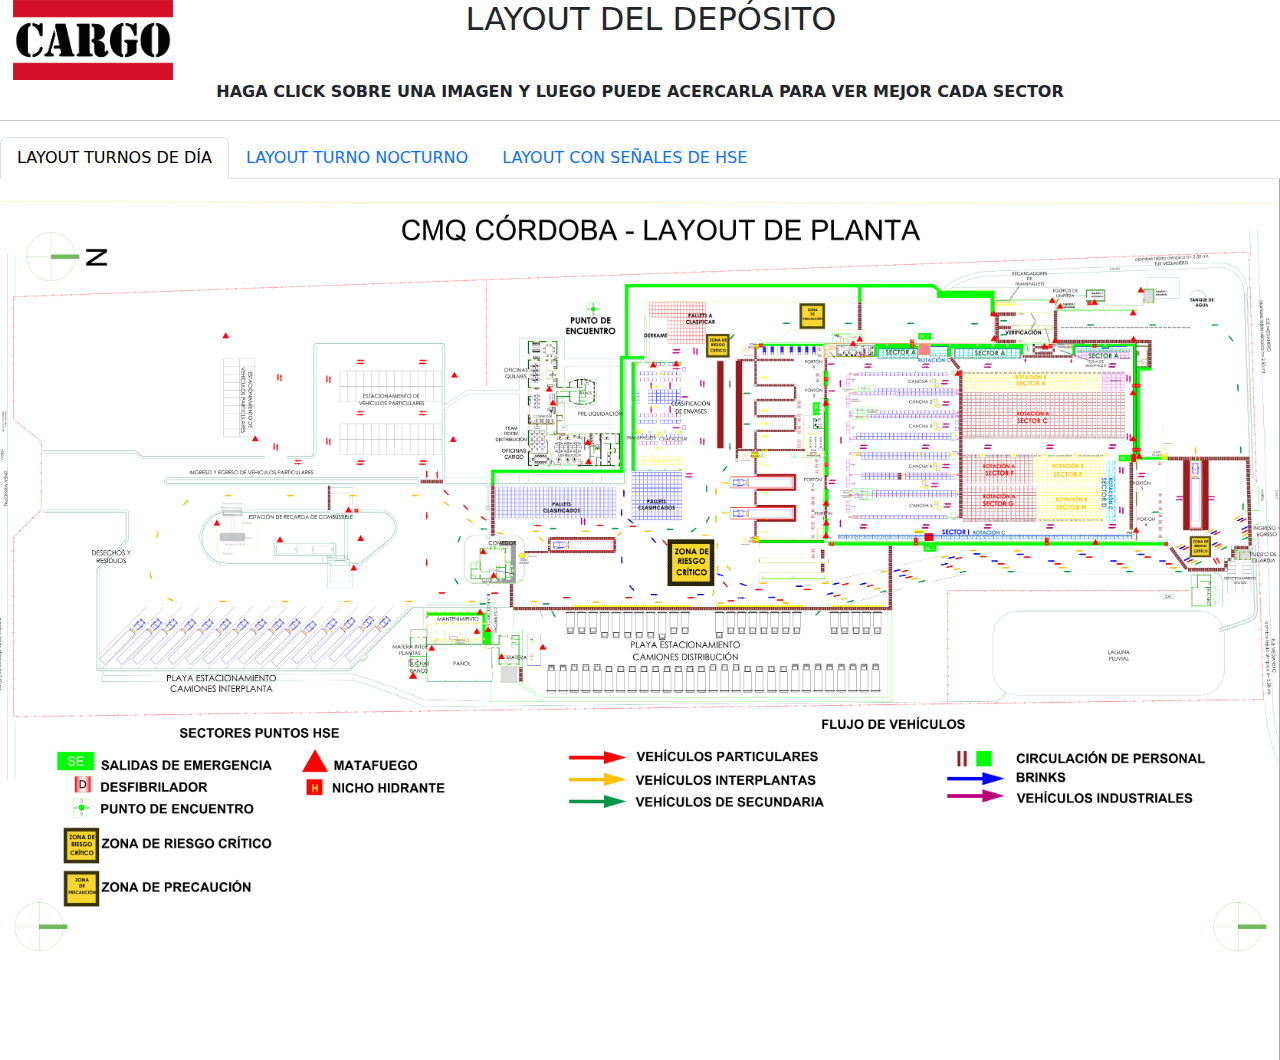
==== index.html @ ec735c17 "first commit" ====
<!DOCTYPE html>
<html lang="en">
<head>
   <meta charset="UTF-8">
   <meta name="viewport" content="width=device-width, initial-scale=1.0">
   <title>CMQ LAYOUT WEB</title>
   <link rel="stylesheet" href="./src/css/styles.css">   
   <link href="https://cdn.jsdelivr.net/npm/bootstrap@5.3.3/dist/css/bootstrap.min.css" rel="stylesheet" integrity="sha384-QWTKZyjpPEjISv5WaRU9OFeRpok6YctnYmDr5pNlyT2bRjXh0JMhjY6hW+ALEwIH" crossorigin="anonymous">
   <script src="https://ajax.googleapis.com/ajax/libs/jquery/3.7.1/jquery.min.js"></script>
</head>
<body>
   <div class="container text-center row" id="head">  
      <div class="col">
         <img src="/src/img/logo.png" alt="CARGO">
      </div>
      <div class="col-10 text-center">
         <h2>LAYOUT DEL DEPÓSITO</h2>         
      </div>        
   </div>    
   <p class="text-center">HAGA CLICK SOBRE UNA IMAGEN Y LUEGO PUEDE ACERCARLA PARA VER MEJOR CADA SECTOR</p>    
   
   <hr>

    <ul class="nav nav-tabs " id="myTab" role="tablist">
      <li class="nav-item" role="presentation">
        <button class="nav-link active" id="home-tab" data-bs-toggle="tab" data-bs-target="#home-tab-pane" type="button" role="tab" aria-controls="home-tab-pane" aria-selected="true">LAYOUT TURNOS DE DÍA</button>
      </li>
      <li class="nav-item" role="presentation">
        <button class="nav-link" id="profile-tab" data-bs-toggle="tab" data-bs-target="#profile-tab-pane" type="button" role="tab" aria-controls="profile-tab-pane" aria-selected="false">LAYOUT TURNO NOCTURNO</button>
      </li>
      <li class="nav-item" role="presentation">
        <button class="nav-link" id="contact-tab" data-bs-toggle="tab" data-bs-target="#contact-tab-pane" type="button" role="tab" aria-controls="contact-tab-pane" aria-selected="false">LAYOUT CON SEÑALES DE HSE</button>
      </li>

    </ul>
    <div class="tab-content" id="myTabContent">
      <div class="tab-pane fade show active" id="home-tab-pane" role="tabpanel" aria-labelledby="home-tab" tabindex="0">
         <img src="./src/img/day.png" id="day" alt="Layout de día" style="width:100%" onclick="myFunction(this);">
      </div>
      <div class="tab-pane fade" id="profile-tab-pane" role="tabpanel" aria-labelledby="profile-tab" tabindex="0">
         <img src="./src/img/night.png" id="night" alt="Layout de noche" style="width:100%" onclick="myFunction(this);">
      </div>
      <div class="tab-pane fade" id="contact-tab-pane" role="tabpanel" aria-labelledby="contact-tab" tabindex="0">
         <img src="./src/img/emergengy.png" id="hse" alt="Layout con señales de peligro y emergencias" style="width:100%" onclick="myFunction(this);">
      </div>
    </div>
   

   

</body>
<script src="https://cdn.jsdelivr.net/npm/bootstrap@5.3.3/dist/js/bootstrap.bundle.min.js" integrity="sha384-YvpcrYf0tY3lHB60NNkmXc5s9fDVZLESaAA55NDzOxhy9GkcIdslK1eN7N6jIeHz" crossorigin="anonymous"></script>
<script src="./src/js/script.js"></script>



<!-- <script>
   /* Execute the magnify function: */
   magnify("day", 1.5);
   magnify("night", 1.5);
   magnify("hse", 1.5);
   /* Specify the id of the image, and the strength of the magnifier glass: */
</script> -->



</html>
---- src/css/styles.css ----
* {
   box-sizing: border-box;
 }
 
 body {
   margin: 0;
   font-family: Arial;
   background-color: rgb(192, 226, 255);

 }

img {
   width:10em ;
}

.instruction,h2, p {
   justify-content: center;
   font-weight: bold; 
   align-content: center;
  
}






/* .img-magnifier-glass {
  position: absolute;
  border: 3px solid #000;
  border-radius: 5cap;
  /* cursor: none; */
  /*Set the size of the magnifier glass:*/
  /*width: 400px;
  height: 600px;
}  */
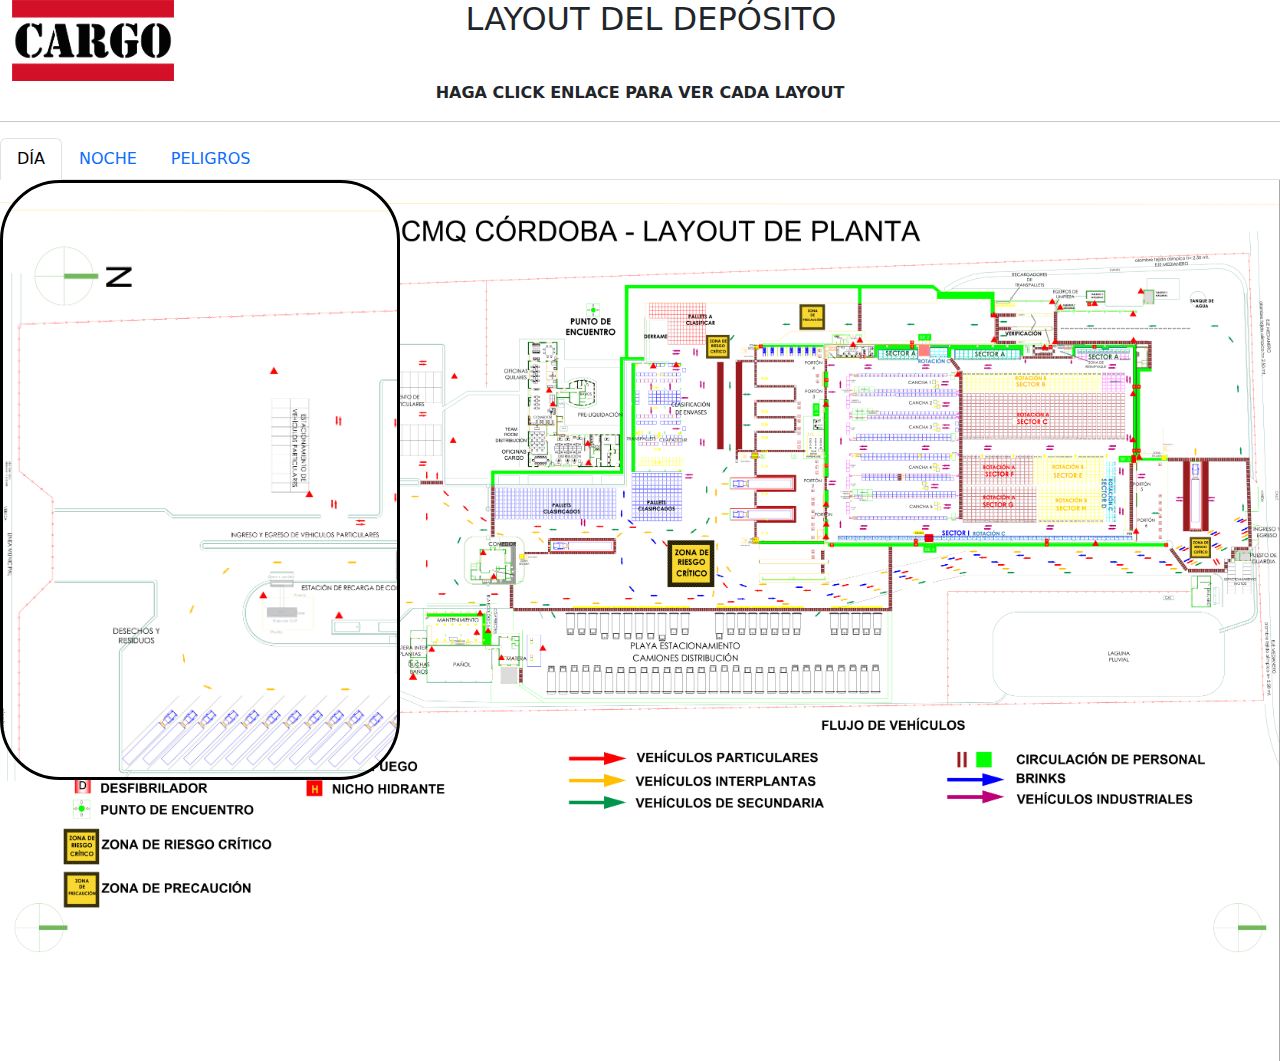
==== commit 6a930c4d: "commit with zoom" ====
--- a/index.html
+++ b/index.html
@@ -9,30 +9,30 @@
    <script src="https://ajax.googleapis.com/ajax/libs/jquery/3.7.1/jquery.min.js"></script>
 </head>
 <body>
-   <div class="container text-center row" id="head">  
+   <div class="container text-center row vw-100" id="head">  
       <div class="col">
-         <img src="/src/img/logo.png" alt="CARGO">
+         <img id= "logo" src="./src/img/logo.png" alt="CARGO">
       </div>
       <div class="col-10 text-center">
          <h2>LAYOUT DEL DEPÓSITO</h2>         
       </div>        
    </div>    
-   <p class="text-center">HAGA CLICK SOBRE UNA IMAGEN Y LUEGO PUEDE ACERCARLA PARA VER MEJOR CADA SECTOR</p>    
+   <p class="text-center">HAGA CLICK ENLACE PARA VER CADA LAYOUT</p>    
    
    <hr>
 
     <ul class="nav nav-tabs " id="myTab" role="tablist">
       <li class="nav-item" role="presentation">
-        <button class="nav-link active" id="home-tab" data-bs-toggle="tab" data-bs-target="#home-tab-pane" type="button" role="tab" aria-controls="home-tab-pane" aria-selected="true">LAYOUT TURNOS DE DÍA</button>
+        <button class="nav-link active" id="home-tab" data-bs-toggle="tab" data-bs-target="#home-tab-pane" type="button" role="tab" aria-controls="home-tab-pane" aria-selected="true">DÍA</button>
       </li>
       <li class="nav-item" role="presentation">
-        <button class="nav-link" id="profile-tab" data-bs-toggle="tab" data-bs-target="#profile-tab-pane" type="button" role="tab" aria-controls="profile-tab-pane" aria-selected="false">LAYOUT TURNO NOCTURNO</button>
+        <button class="nav-link" id="profile-tab" data-bs-toggle="tab" data-bs-target="#profile-tab-pane" type="button" role="tab" aria-controls="profile-tab-pane" aria-selected="false">NOCHE</button>
       </li>
       <li class="nav-item" role="presentation">
-        <button class="nav-link" id="contact-tab" data-bs-toggle="tab" data-bs-target="#contact-tab-pane" type="button" role="tab" aria-controls="contact-tab-pane" aria-selected="false">LAYOUT CON SEÑALES DE HSE</button>
+        <button class="nav-link" id="contact-tab" data-bs-toggle="tab" data-bs-target="#contact-tab-pane" type="button" role="tab" aria-controls="contact-tab-pane" aria-selected="false">PELIGROS</button>
       </li>
-
     </ul>
+    
     <div class="tab-content" id="myTabContent">
       <div class="tab-pane fade show active" id="home-tab-pane" role="tabpanel" aria-labelledby="home-tab" tabindex="0">
          <img src="./src/img/day.png" id="day" alt="Layout de día" style="width:100%" onclick="myFunction(this);">
@@ -54,13 +54,13 @@
 
 
 
-<!-- <script>
+<script>
    /* Execute the magnify function: */
-   magnify("day", 1.5);
-   magnify("night", 1.5);
-   magnify("hse", 1.5);
+   magnify("day", 1.2);
+   magnify("night", 1.2);
+   magnify("hse", 1.2);
    /* Specify the id of the image, and the strength of the magnifier glass: */
-</script> -->
+</script>
 
 
 
--- a/src/css/styles.css
+++ b/src/css/styles.css
@@ -9,8 +9,8 @@
 
  }
 
-img {
-   width:10em ;
+#head,#logo,#myTab {
+     width: 100%;
 }
 
 .instruction,h2, p {
@@ -25,12 +25,12 @@
 
 
 
-/* .img-magnifier-glass {
+.img-magnifier-glass {
   position: absolute;
   border: 3px solid #000;
   border-radius: 5cap;
-  /* cursor: none; */
+  cursor: none;
   /*Set the size of the magnifier glass:*/
-  /*width: 400px;
+  width: 400px;
   height: 600px;
-}  */+} 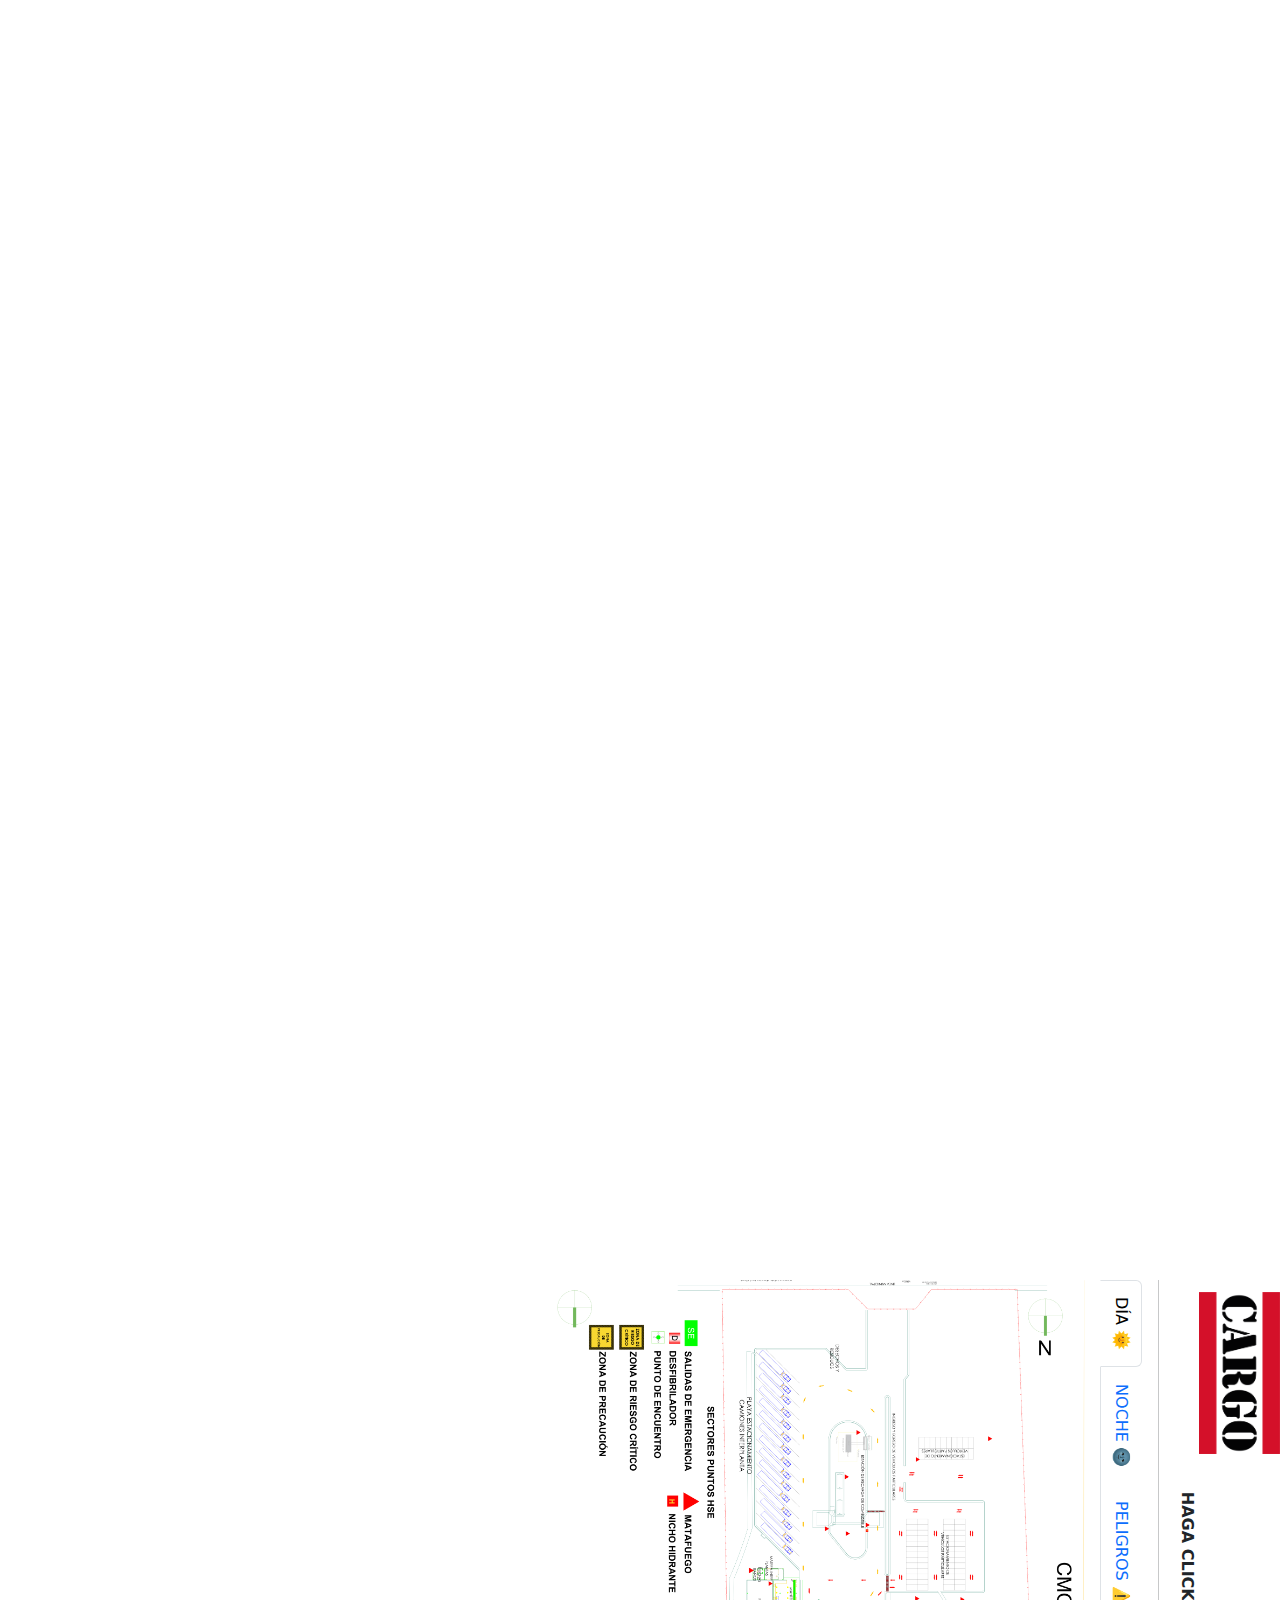
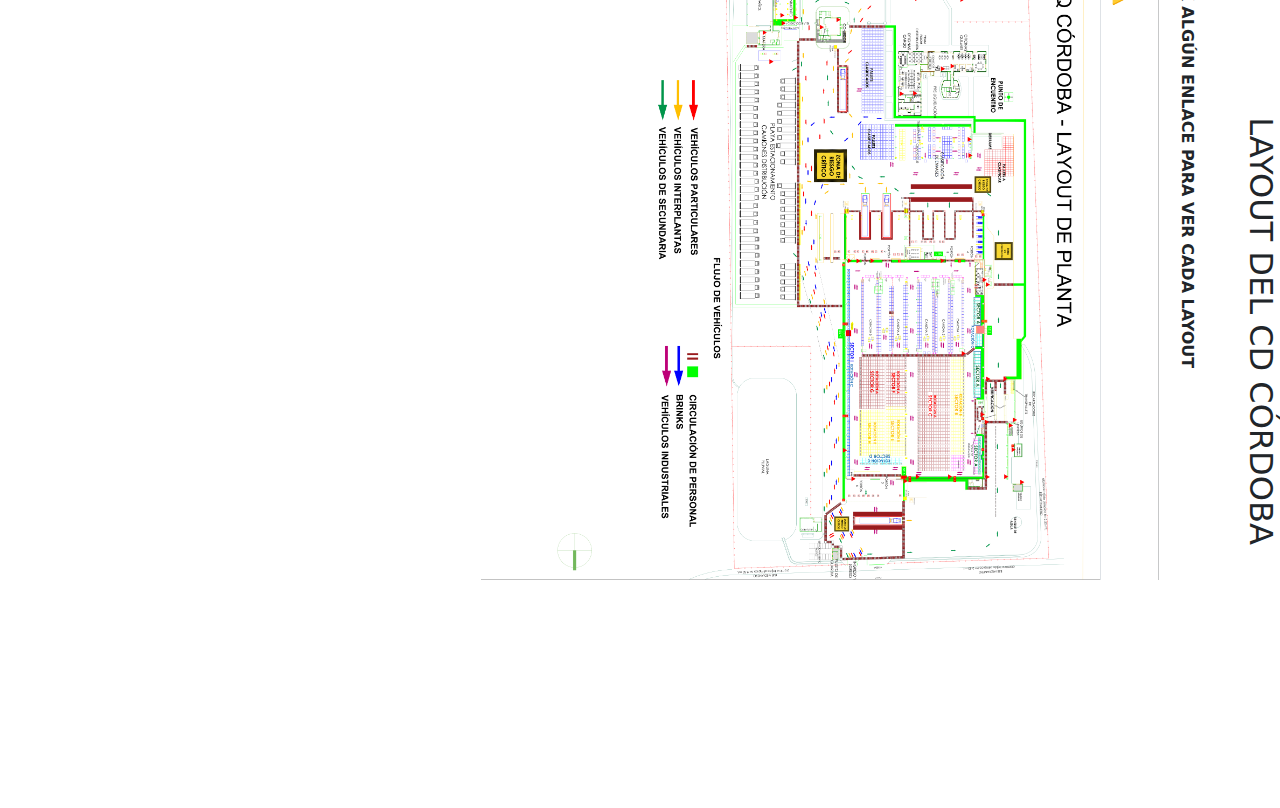
==== commit 57d32389: "commit new layout png flow changes" ====
--- a/index.html
+++ b/index.html
@@ -8,31 +8,31 @@
    <link href="https://cdn.jsdelivr.net/npm/bootstrap@5.3.3/dist/css/bootstrap.min.css" rel="stylesheet" integrity="sha384-QWTKZyjpPEjISv5WaRU9OFeRpok6YctnYmDr5pNlyT2bRjXh0JMhjY6hW+ALEwIH" crossorigin="anonymous">
    <script src="https://ajax.googleapis.com/ajax/libs/jquery/3.7.1/jquery.min.js"></script>
 </head>
-<body>
+<body onload="myOnload()">
    <div class="container text-center row vw-100" id="head">  
       <div class="col">
          <img id= "logo" src="./src/img/logo.png" alt="CARGO">
       </div>
       <div class="col-10 text-center">
-         <h2>LAYOUT DEL DEPÓSITO</h2>         
+         <h2>LAYOUT DEL CD CÓRDOBA</h2>         
       </div>        
    </div>    
-   <p class="text-center">HAGA CLICK ENLACE PARA VER CADA LAYOUT</p>    
+   <p class="text-center">HAGA CLICK ALGÚN ENLACE PARA VER CADA LAYOUT</p>    
    
    <hr>
-
-    <ul class="nav nav-tabs " id="myTab" role="tablist">
+    <ul class="nav nav-tabs" id="myTab" role="tablist">
       <li class="nav-item" role="presentation">
-        <button class="nav-link active" id="home-tab" data-bs-toggle="tab" data-bs-target="#home-tab-pane" type="button" role="tab" aria-controls="home-tab-pane" aria-selected="true">DÍA</button>
+        <button class="nav-link active" id="home-tab" data-bs-toggle="tab" data-bs-target="#home-tab-pane" type="button" role="tab" aria-controls="home-tab-pane" aria-selected="true">DÍA 🌞</button>
       </li>
       <li class="nav-item" role="presentation">
-        <button class="nav-link" id="profile-tab" data-bs-toggle="tab" data-bs-target="#profile-tab-pane" type="button" role="tab" aria-controls="profile-tab-pane" aria-selected="false">NOCHE</button>
+        <button class="nav-link" id="profile-tab" data-bs-toggle="tab" data-bs-target="#profile-tab-pane" type="button" role="tab" aria-controls="profile-tab-pane" aria-selected="false">NOCHE 🌚</button>
       </li>
       <li class="nav-item" role="presentation">
-        <button class="nav-link" id="contact-tab" data-bs-toggle="tab" data-bs-target="#contact-tab-pane" type="button" role="tab" aria-controls="contact-tab-pane" aria-selected="false">PELIGROS</button>
+        <button class="nav-link" id="contact-tab" data-bs-toggle="tab" data-bs-target="#contact-tab-pane" type="button" role="tab" aria-controls="contact-tab-pane" aria-selected="false">PELIGROS ⚠️</button>
       </li>
     </ul>
-    
+
+
     <div class="tab-content" id="myTabContent">
       <div class="tab-pane fade show active" id="home-tab-pane" role="tabpanel" aria-labelledby="home-tab" tabindex="0">
          <img src="./src/img/day.png" id="day" alt="Layout de día" style="width:100%" onclick="myFunction(this);">
@@ -41,7 +41,7 @@
          <img src="./src/img/night.png" id="night" alt="Layout de noche" style="width:100%" onclick="myFunction(this);">
       </div>
       <div class="tab-pane fade" id="contact-tab-pane" role="tabpanel" aria-labelledby="contact-tab" tabindex="0">
-         <img src="./src/img/emergengy.png" id="hse" alt="Layout con señales de peligro y emergencias" style="width:100%" onclick="myFunction(this);">
+         <img src="./src/img/emergengy.png" id="hse" alt="Layout con señales de peligro" style="width:100%" onclick="myFunction(this);">
       </div>
     </div>
    
@@ -54,13 +54,13 @@
 
 
 
-<script>
+<!-- <script>
    /* Execute the magnify function: */
-   magnify("day", 1.2);
-   magnify("night", 1.2);
-   magnify("hse", 1.2);
+   magnify("day", 1.5);
+   magnify("night", 1.5);
+   magnify("hse", 1.5);
    /* Specify the id of the image, and the strength of the magnifier glass: */
-</script>
+</script> -->
 
 
 
--- a/src/css/styles.css
+++ b/src/css/styles.css
@@ -1,7 +1,19 @@
+html {
+   transform: rotate(90deg);
+   transform-origin: bottom left;
+   position: absolute;
+   width: 100vh;
+   height: 100vw;
+   overflow: auto;
+ }
+ 
+
+
 * {
    box-sizing: border-box;
  }
  
+
  body {
    margin: 0;
    font-family: Arial;
@@ -25,12 +37,12 @@
 
 
 
-.img-magnifier-glass {
+/* .img-magnifier-glass {
   position: absolute;
   border: 3px solid #000;
   border-radius: 5cap;
-  cursor: none;
+  /* cursor: none; */
   /*Set the size of the magnifier glass:*/
-  width: 400px;
+  /*width: 400px;
   height: 600px;
-} +}  */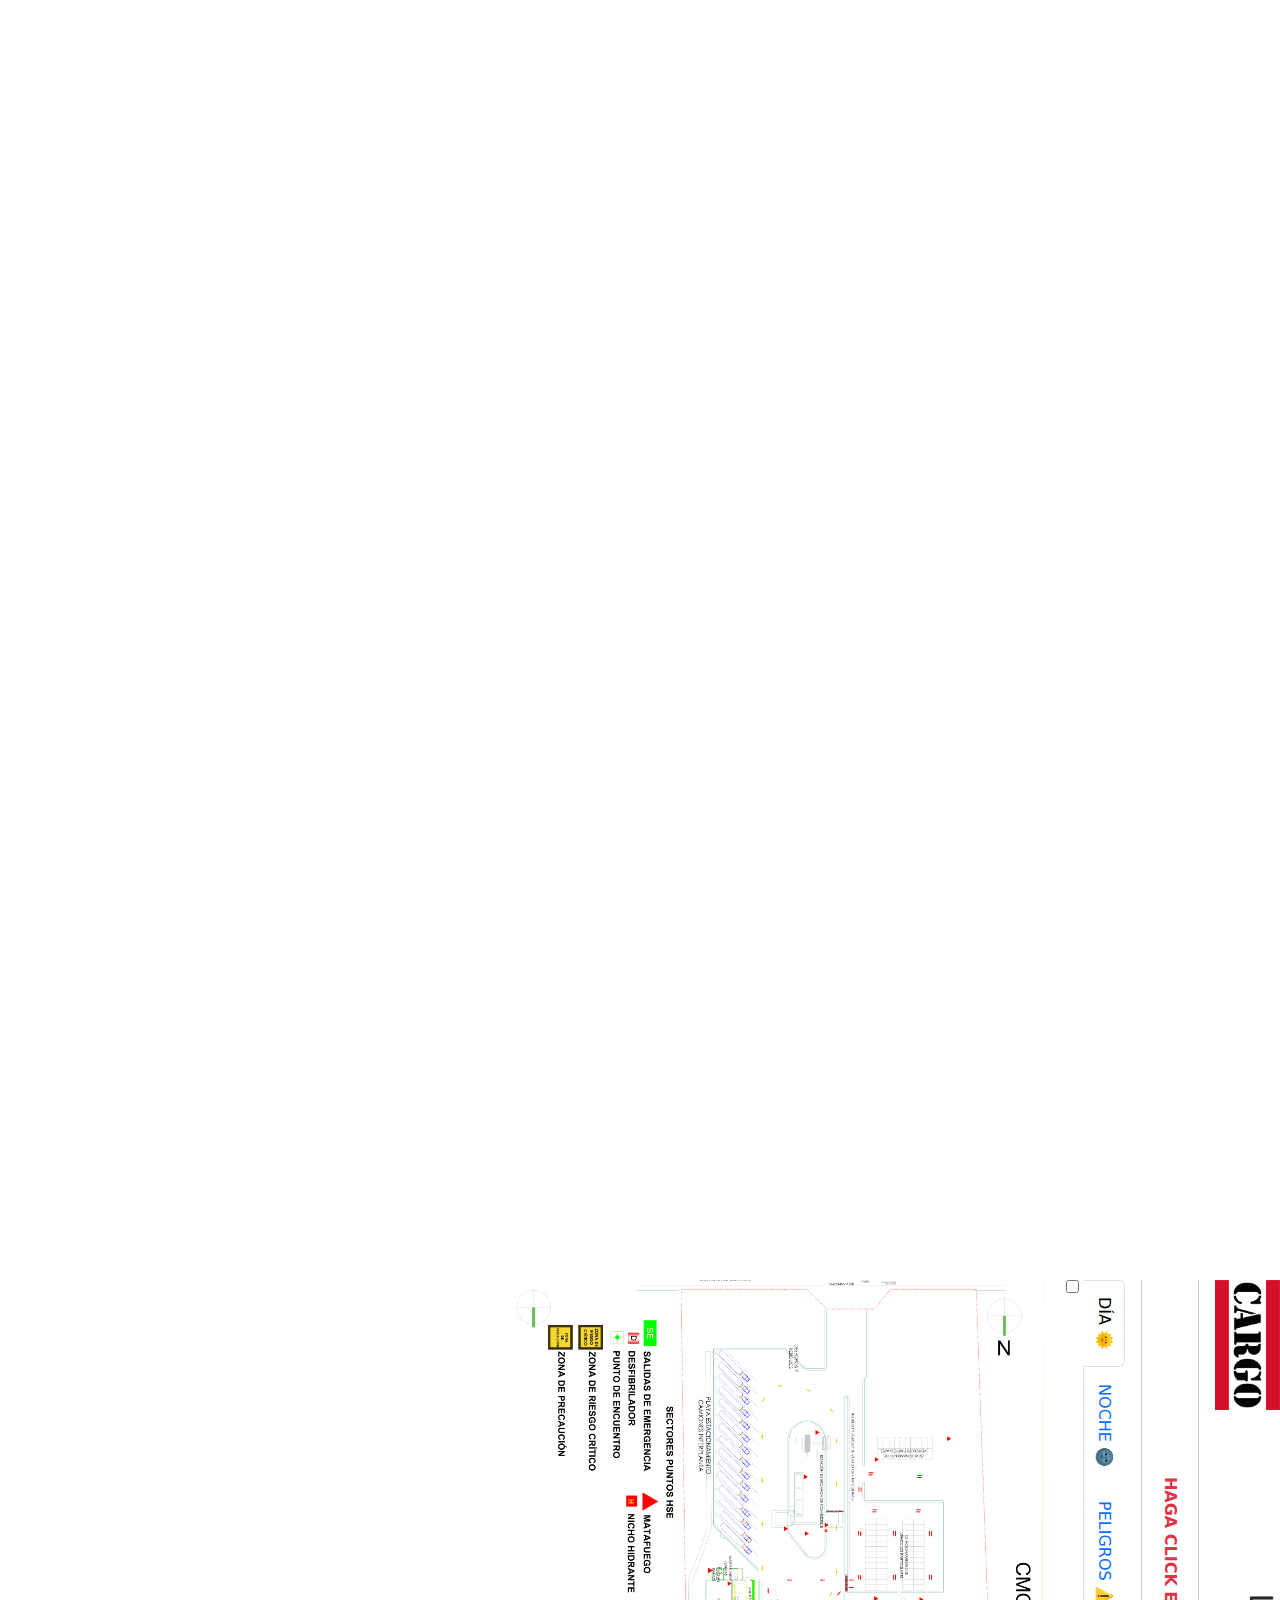
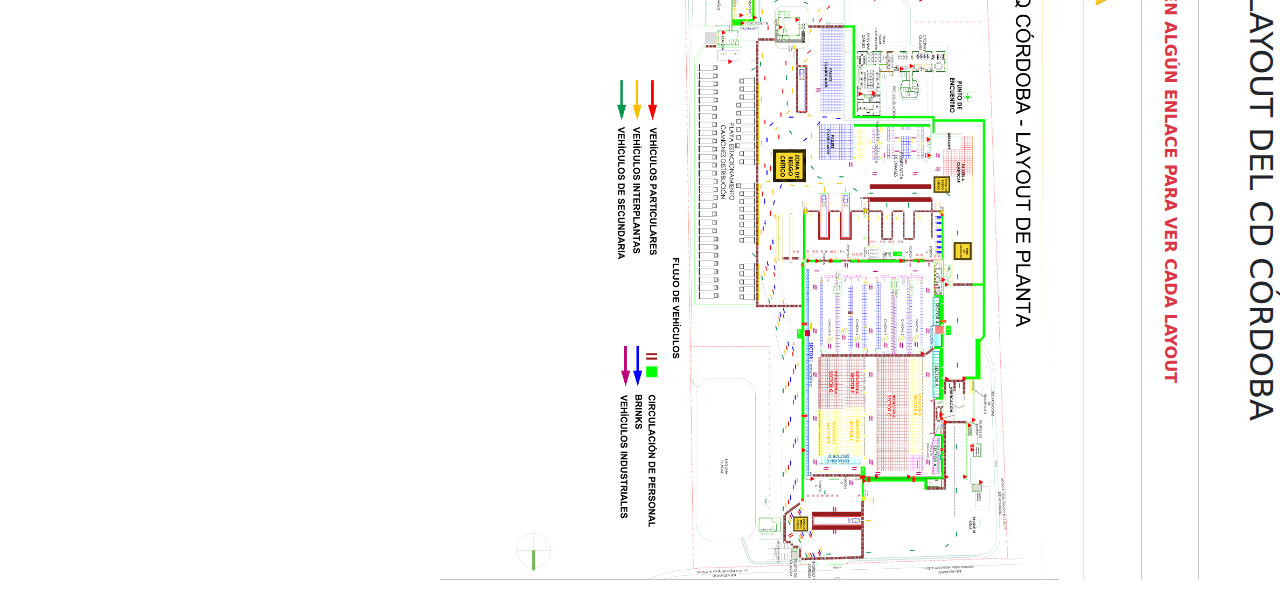
==== commit 5addfd85: "commit changing font color to red" ====
--- a/index.html
+++ b/index.html
@@ -9,15 +9,16 @@
    <script src="https://ajax.googleapis.com/ajax/libs/jquery/3.7.1/jquery.min.js"></script>
 </head>
 <body onload="myOnload()">
-   <div class="container text-center row vw-100" id="head">  
-      <div class="col">
-         <img id= "logo" src="./src/img/logo.png" alt="CARGO">
+
+   <div class="row">
+      <div class="col"><img id= "logo" src="./src/img/logo.png"  alt="CARGO"></div>
+      <div class="col-10 text-center">
+         <h2>LAYOUT DEL CD CÓRDOBA</h2>
       </div>
-      <div class="col-10 text-center">
-         <h2>LAYOUT DEL CD CÓRDOBA</h2>         
-      </div>        
-   </div>    
-   <p class="text-center">HAGA CLICK ALGÚN ENLACE PARA VER CADA LAYOUT</p>    
+    </div>
+    <hr>         
+   
+   <p class=" text-center text-danger">HAGA CLICK EN ALGÚN ENLACE PARA VER CADA LAYOUT</p>    
    
    <hr>
     <ul class="nav nav-tabs" id="myTab" role="tablist">
@@ -35,13 +36,19 @@
 
     <div class="tab-content" id="myTabContent">
       <div class="tab-pane fade show active" id="home-tab-pane" role="tabpanel" aria-labelledby="home-tab" tabindex="0">
-         <img src="./src/img/day.png" id="day" alt="Layout de día" style="width:100%" onclick="myFunction(this);">
+         <input type="checkbox" id="zoomCheck">
+         <label for="zoomCheck">
+         <img class="image" src="./src/img/day.png" id="day" alt="Layout de día" style="width:100%" onclick="myFunction(this);">
       </div>
       <div class="tab-pane fade" id="profile-tab-pane" role="tabpanel" aria-labelledby="profile-tab" tabindex="0">
-         <img src="./src/img/night.png" id="night" alt="Layout de noche" style="width:100%" onclick="myFunction(this);">
+         <input type="checkbox" id="zoomCheck1">
+         <label for="zoomCheck1">
+         <img class="image" src="./src/img/night.png" id="night" alt="Layout de noche" style="width:100%" onclick="myFunction(this);">
       </div>
       <div class="tab-pane fade" id="contact-tab-pane" role="tabpanel" aria-labelledby="contact-tab" tabindex="0">
-         <img src="./src/img/emergengy.png" id="hse" alt="Layout con señales de peligro" style="width:100%" onclick="myFunction(this);">
+         <input type="checkbox" id="zoomCheck2">
+         <label for="zoomCheck2">
+         <img class="image" src="./src/img/emergengy.png" id="hse" alt="Layout con señales de peligro" style="width:100%" onclick="myFunction(this);">
       </div>
     </div>
    
@@ -62,6 +69,4 @@
    /* Specify the id of the image, and the strength of the magnifier glass: */
 </script> -->
 
-
-
 </html>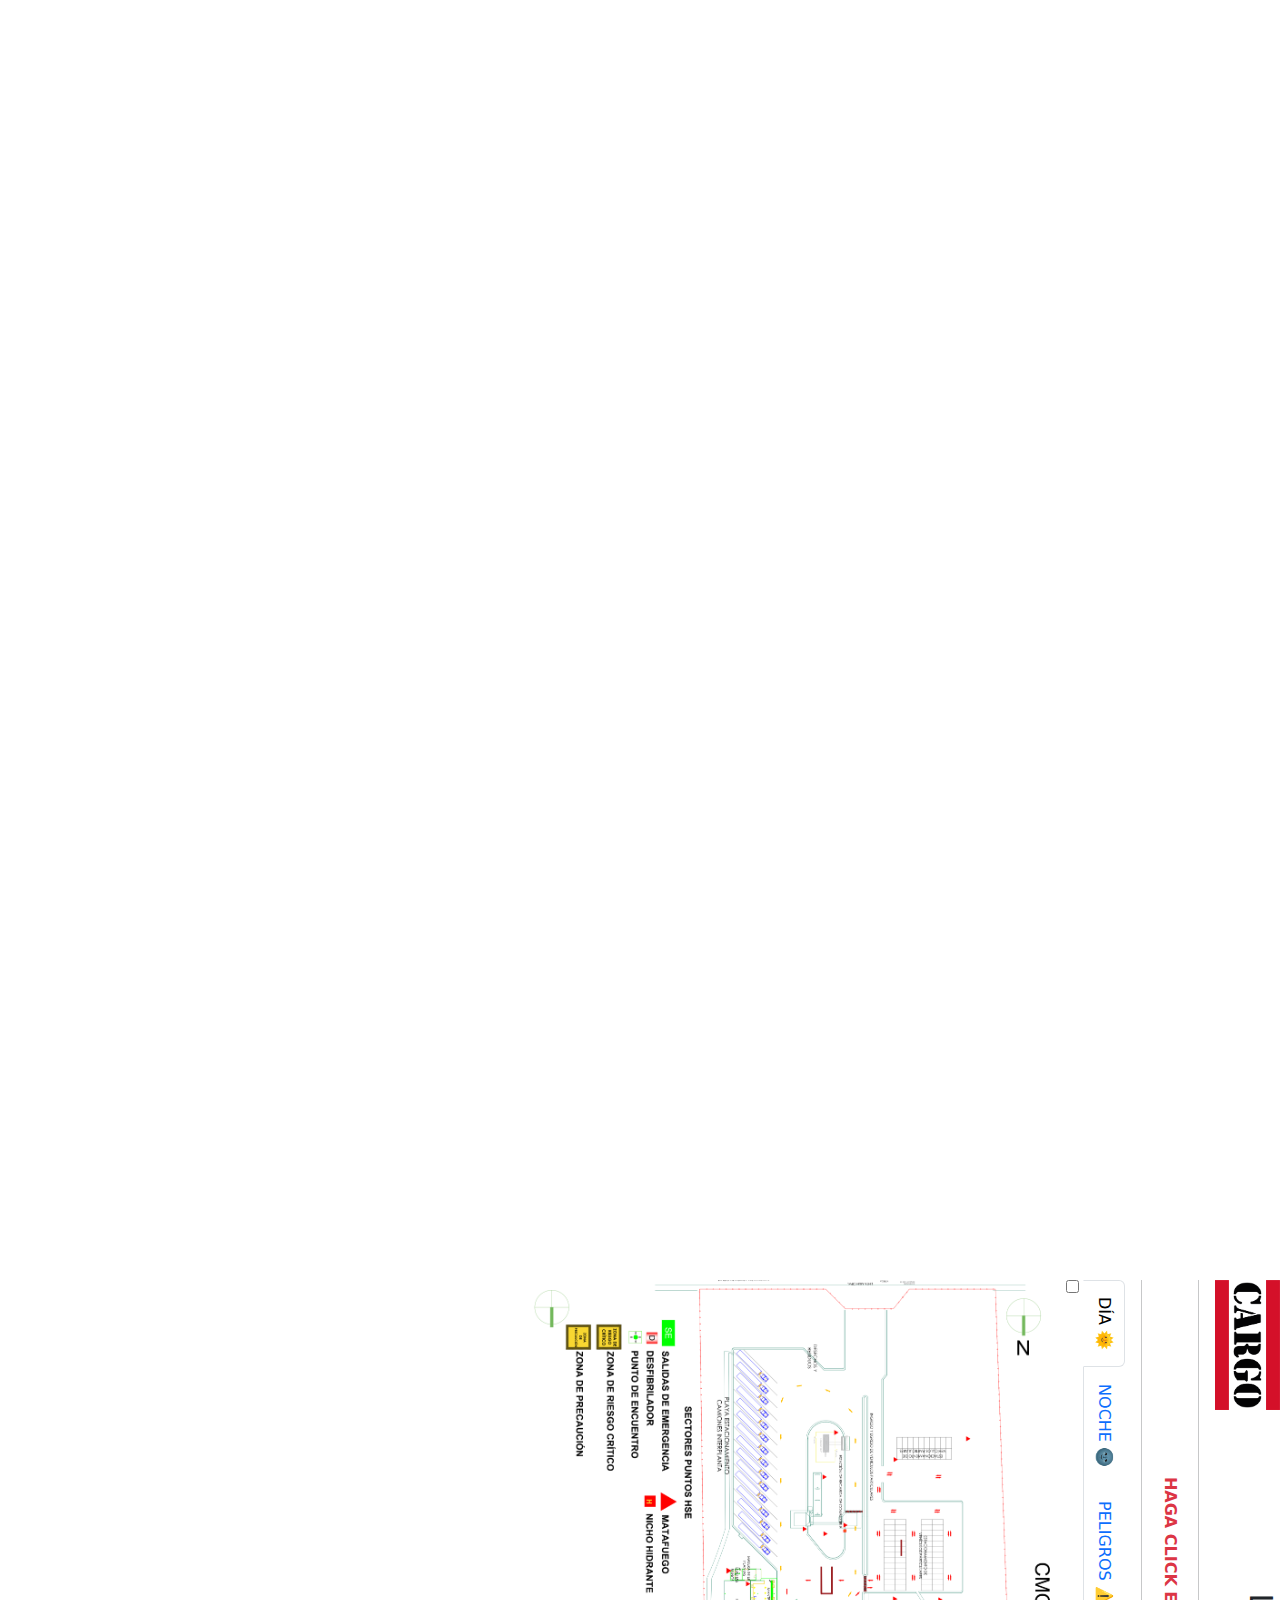
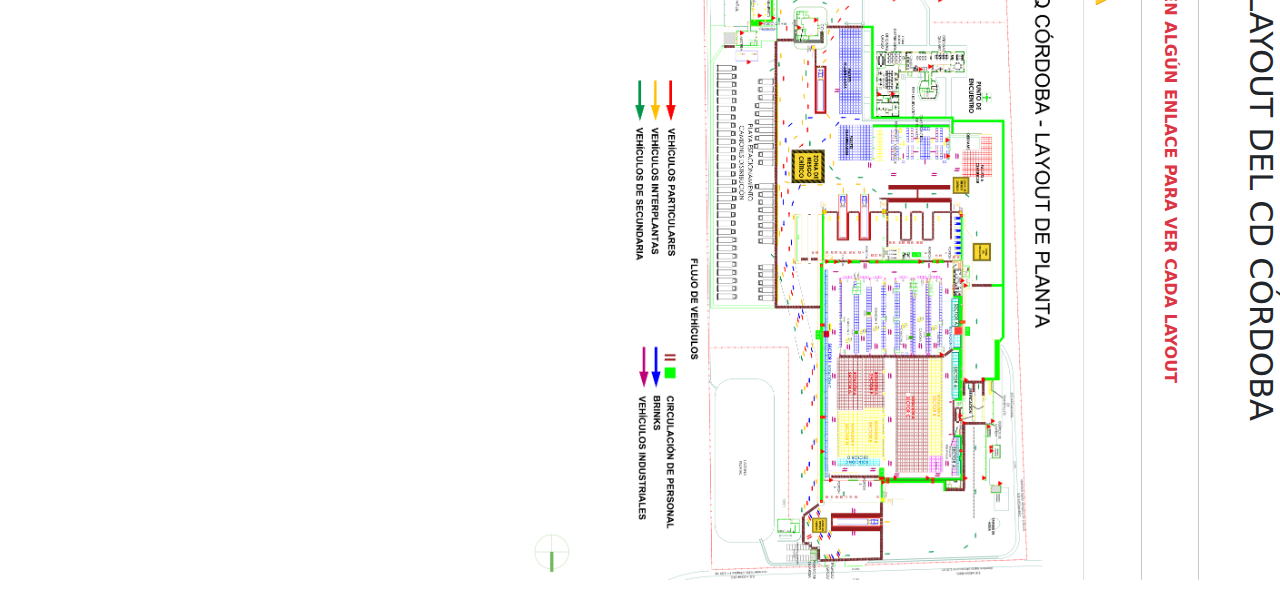
==== commit 0d90d11b: "new layout with safety zones" ====
--- a/index.html
+++ b/index.html
@@ -18,7 +18,7 @@
     </div>
     <hr>         
    
-   <p class=" text-center text-danger">HAGA CLICK EN ALGÚN ENLACE PARA VER CADA LAYOUT</p>    
+   <p class="text-center text-danger">HAGA CLICK EN ALGÚN ENLACE PARA VER CADA LAYOUT</p>    
    
    <hr>
     <ul class="nav nav-tabs" id="myTab" role="tablist">
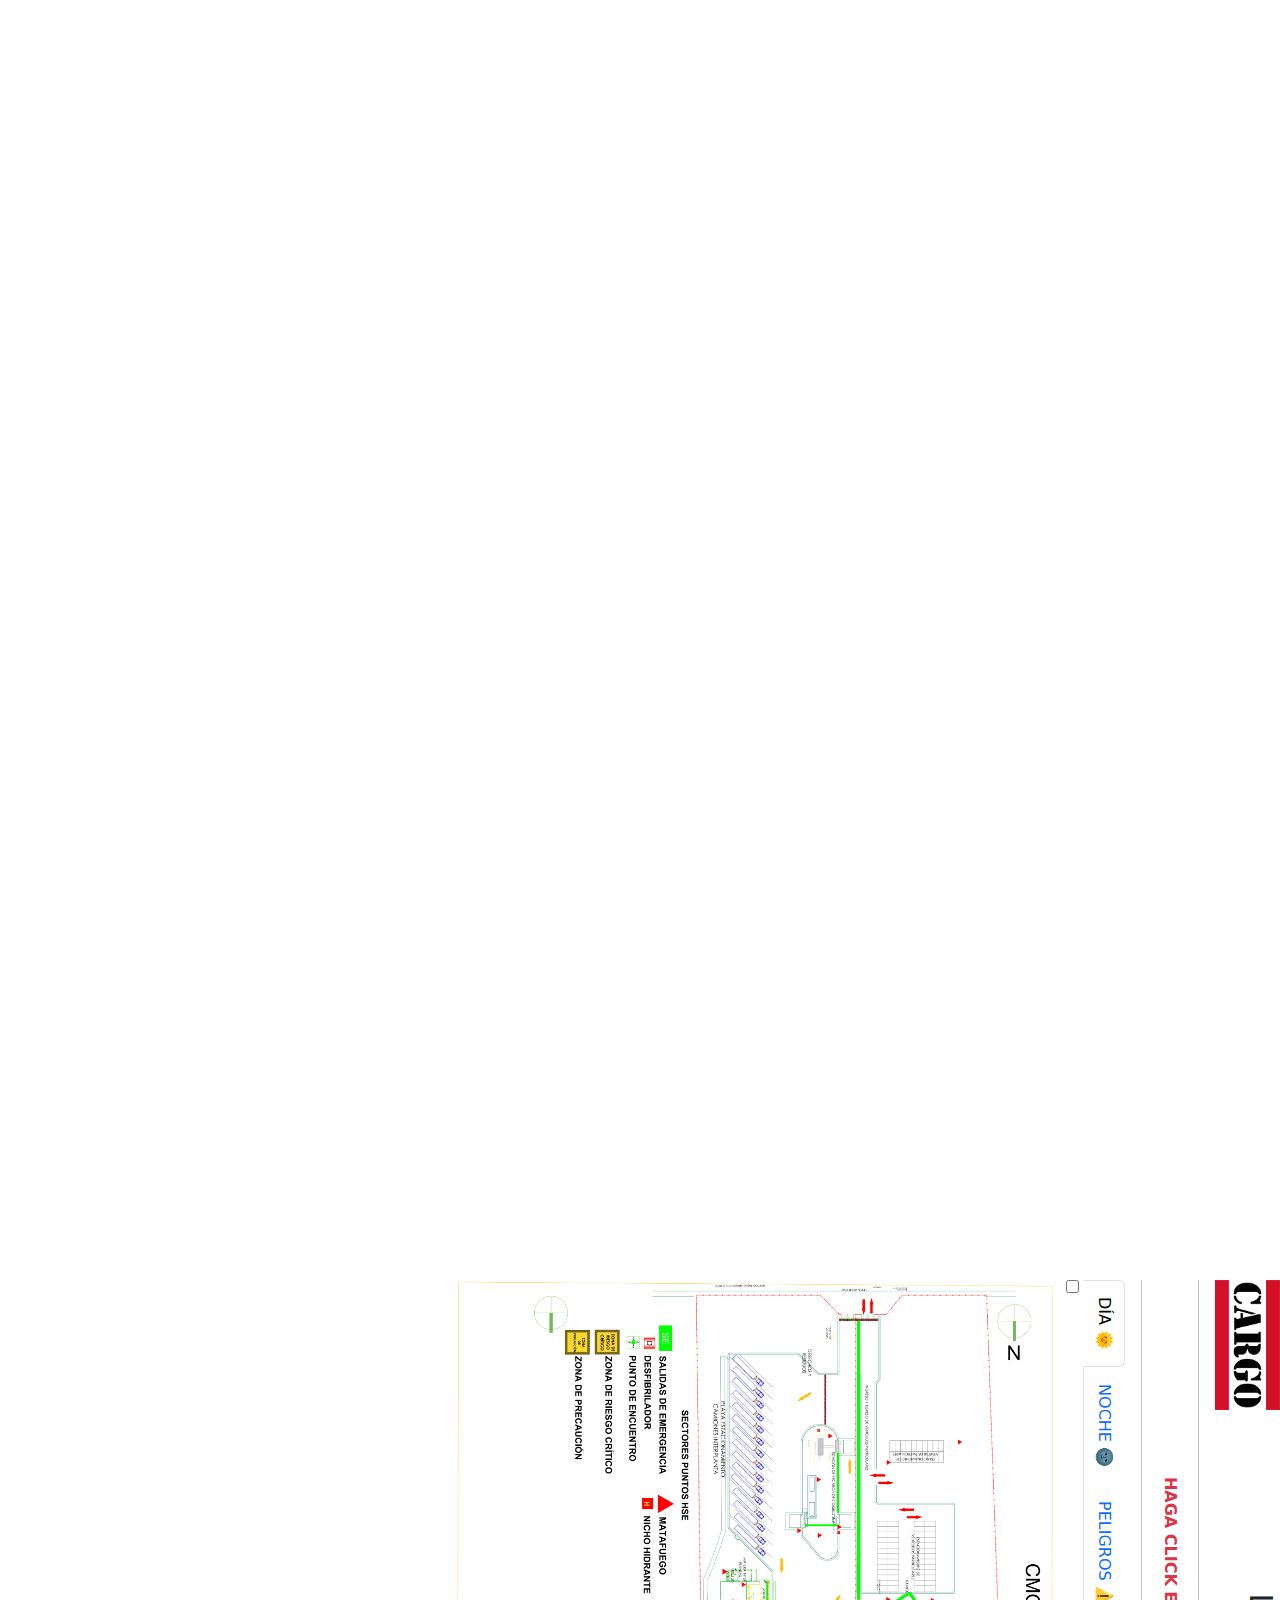
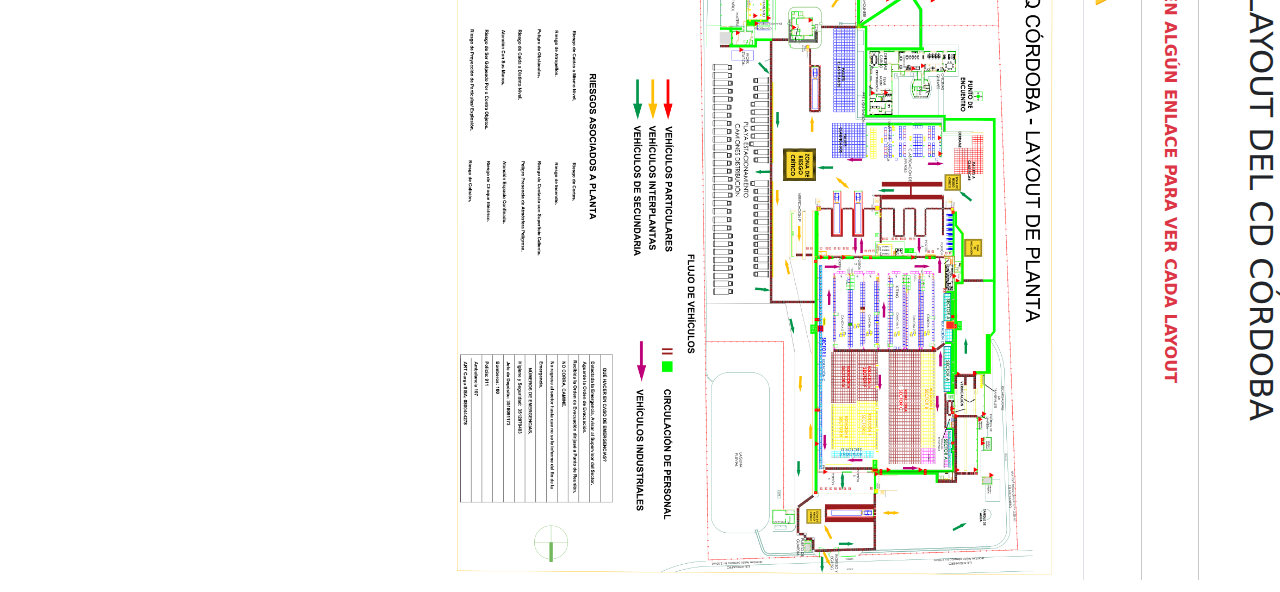
==== commit a9e1e56d: "layout 09-30-2024" ====
--- a/index.html
+++ b/index.html
@@ -48,7 +48,7 @@
       <div class="tab-pane fade" id="contact-tab-pane" role="tabpanel" aria-labelledby="contact-tab" tabindex="0">
          <input type="checkbox" id="zoomCheck2">
          <label for="zoomCheck2">
-         <img class="image" src="./src/img/emergengy.png" id="hse" alt="Layout con señales de peligro" style="width:100%" onclick="myFunction(this);">
+         <img class="image" src="./src/img/emergency.png" id="hse" alt="Layout con señales de peligro" style="width:100%" onclick="myFunction(this);">
       </div>
     </div>
    
